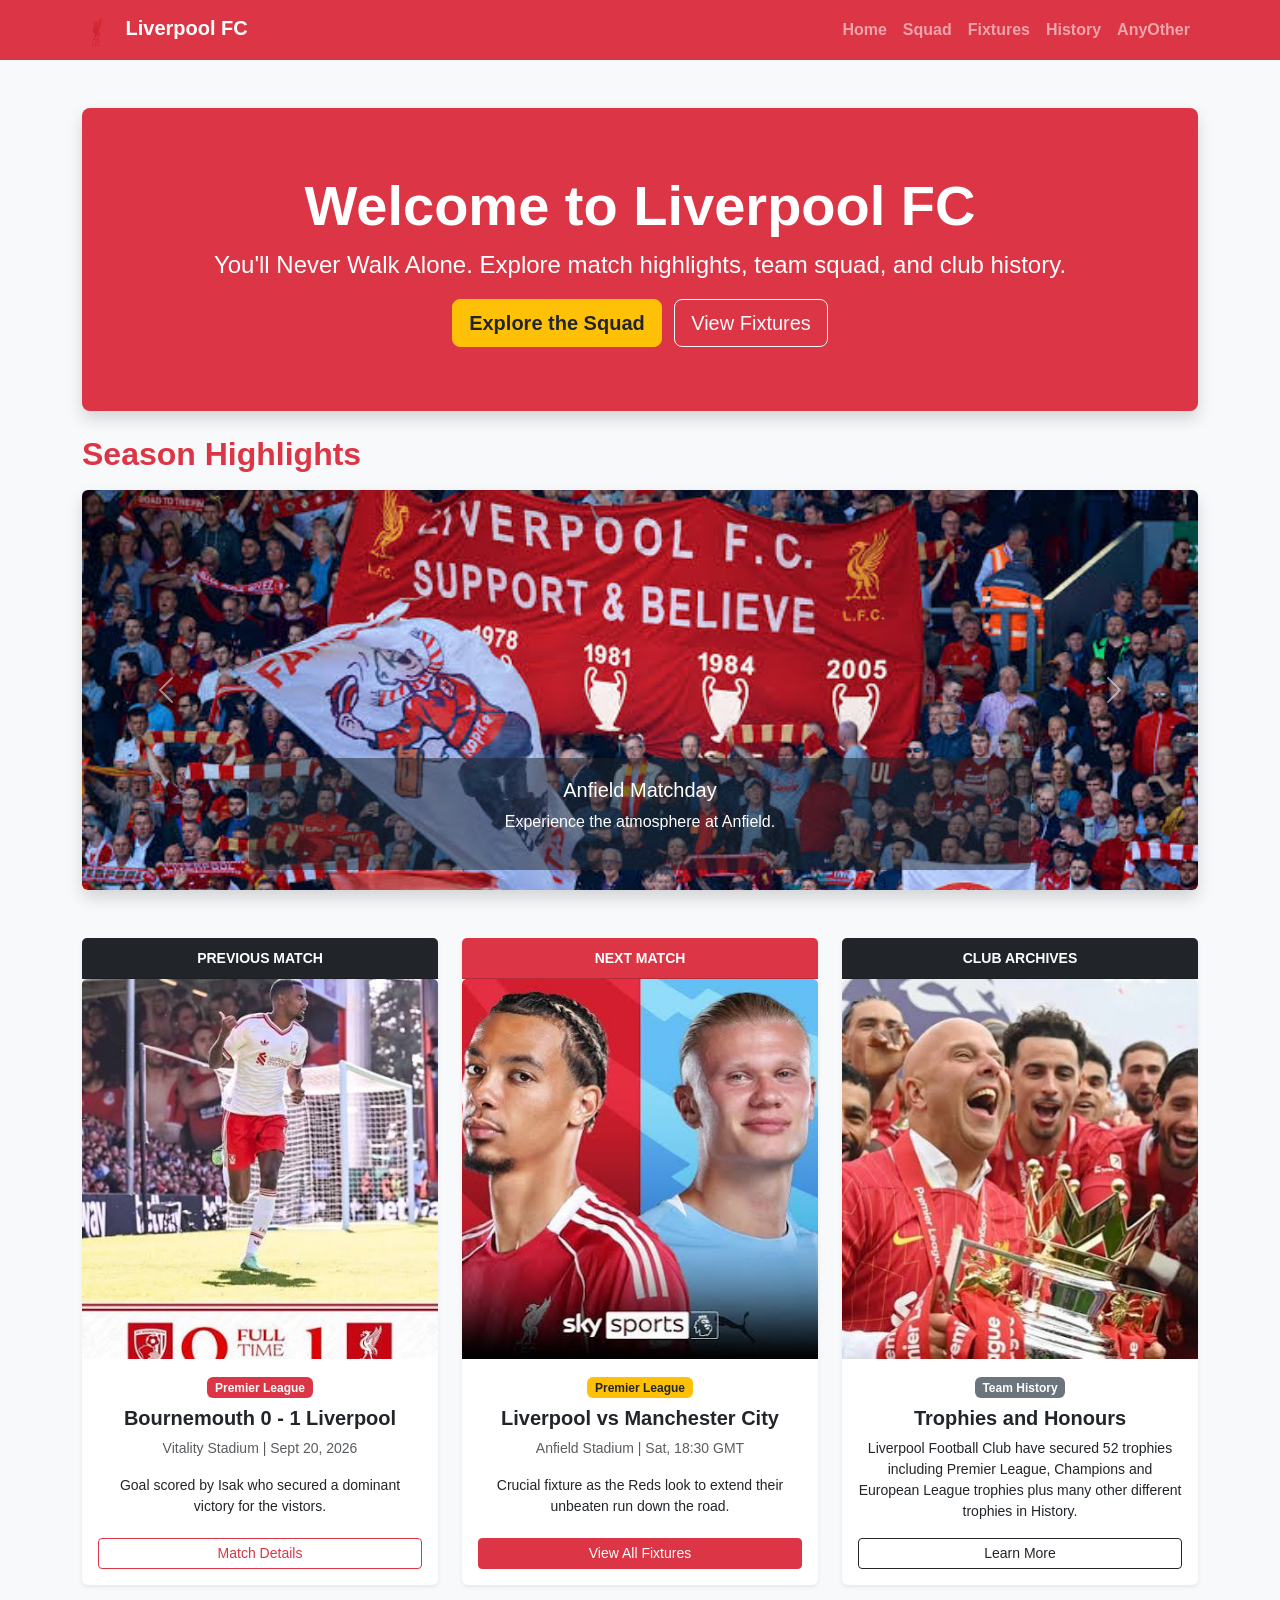
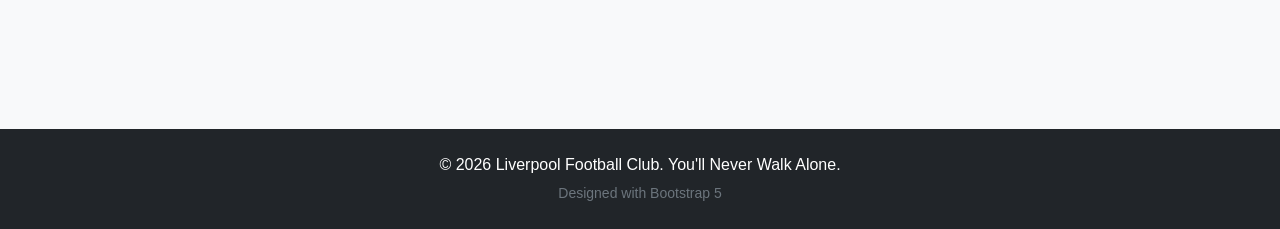
==== index.html @ 14ed5a1f "Build Home and Squad Page layout cards" ====
<!DOCTYPE html>
<html lang="en">
<head>
    <meta charset="UTF-8">
    <meta name="viewport" content="width=device-width, initial-scale=1.0">
    <title>Liverpool FC | Welcome To Liverpool FC</title>
    <!-- Bootstrap 5 CSS CDN -->
    <link href="https://cdn.jsdelivr.net/npm/bootstrap@5.3.3/dist/css/bootstrap.min.css" rel="stylesheet">
    <!-- Custom CSS -->
    <link rel="stylesheet" href="css/custom.css">
</head>
<body class="bg-light">

    <!-- Shared Navigation Bar -->
    <nav class="navbar navbar-expand-lg navbar-dark bg-danger sticky-top">
        <div class="container">
            <a class="navbar-brand fw-bold" href="index.html">
                <img src="images/Logo.png" alt="LFC Logo" width="30" height="30" class="d-inline-block align-text-top me-2">
                Liverpool FC
            </a>
            <button class="navbar-toggler" type="button" data-bs-toggle="collapse" data-bs-target="#navbarNav">
                <span class="navbar-toggler-icon"></span>
            </button>
            <div class="collapse navbar-collapse" id="navbarNav">
                <ul class="navbar-nav ms-auto fw-semibold">
                    <li class="nav-item"><a class="nav-link" href="index.html">Home</a></li>
                    <li class="nav-item"><a class="nav-link" href="squad.html">Squad</a></li>
                    <li class="nav-item"><a class="nav-link" href="fixtures.html">Fixtures</a></li>
                    <li class="nav-item"><a class="nav-link" href="history.html">History</a></li>
                    <li class="nav-item"><a class="nav-link" href="anyother.html">AnyOther</a></li>
                </ul>
            </div>
        </div>
    </nav>

    <!-- PAGE-SPECIFIC CONTENT GOES HERE -->
    <main class="container py-5">
        <!-- Each member works inside here -->
         <div class="p-5 mb-4 bg-danger text-white rounded-3 shadow">
    <div class="container-fluid py-3 text-center">
        <h1 class="display-4 fw-bold">Welcome to Liverpool FC</h1>
        <p class="fs-4">You'll Never Walk Alone. Explore match highlights, team squad, and club history.</p>
        <a href="squad.html" class="btn btn-warning btn-lg fw-bold text-dark me-2">Explore the Squad</a>
        <a href="fixtures.html" class="btn btn-outline-light btn-lg">View Fixtures</a>
    </div>
</div>

<h2 class="text-danger fw-bold mb-3">Season Highlights</h2>
<div id="lfcCarousel" class="carousel slide mb-5 shadow rounded overflow-hidden" data-bs-ride="carousel">
    <div class="carousel-inner">
        <div class="carousel-item active">
            <img src="images/banner.jpg" class="d-block w-100" alt="Match Action" style="max-height: 400px; object-fit: cover;">
            <div class="carousel-caption d-none d-md-block bg-dark bg-opacity-50 rounded">
                <h5>Anfield Matchday</h5>
                <p>Experience the atmosphere at Anfield.</p>
            </div>
        </div>
    </div>
    <button class="carousel-control-prev" type="button" data-bs-target="#lfcCarousel" data-bs-slide="prev">
        <span class="carousel-control-prev-icon"></span>
    </button>
    <button class="carousel-control-next" type="button" data-bs-target="#lfcCarousel" data-bs-slide="next">
        <span class="carousel-control-next-icon"></span>
    </button>
</div>

<!-- MATCHDAY & NEWS HIGHLIGHTS SECTION -->
<div class="row g-4 mb-5">
    
    <!-- 1. PREVIOUS MATCH RESULT -->
    <div class="col-12 col-md-4">
        <div class="card h-100 shadow-sm border-0">
            <div class="card-header bg-dark text-white fw-bold text-center">
                <small class="text-uppercase tracking-wider">Previous Match</small>
            </div>
            <!-- MATCH PHOTO -->
            <img src="images/Isak.jpg" class="card-img-top" alt="Previous Match Action" style="height: 380px; object-fit: cover;">
            <div class="card-body text-center d-flex flex-column justify-content-between">
                <div>
                    <span class="badge bg-danger mb-2">Premier League</span>
                    <h5 class="card-title fw-bold">Bournemouth 0 - 1 Liverpool</h5>
                    <p class="card-text text-muted small">Vitality Stadium | Sept 20, 2026</p>
                    <p class="card-text small">Goal scored by Isak who secured a dominant victory for the vistors.</p>
                </div>
                <a href="fixtures.html" class="btn btn-sm btn-outline-danger mt-3">Match Details</a>
            </div>
        </div>
    </div>

    <!-- 2. UPCOMING MATCH -->
    <div class="col-12 col-md-4">
        <div class="card h-100 shadow-sm border-0">
            <div class="card-header bg-danger text-white fw-bold text-center">
                <small class="text-uppercase">Next Match</small>
            </div>
            <!-- STADIUM / MATCHDAY PHOTO -->
            <img src="images/nextmatch.jpg" class="card-img-top" alt="Emirates Stadium" style="height: 380px; object-fit: cover;">
            <div class="card-body text-center d-flex flex-column justify-content-between">
                <div>
                    <span class="badge bg-warning text-dark mb-2">Premier League</span>
                    <h5 class="card-title fw-bold">Liverpool vs Manchester City</h5>
                    <p class="card-text text-muted small">Anfield Stadium | Sat, 18:30 GMT</p>
                    <p class="card-text small">Crucial fixture as the Reds look to extend their unbeaten run down the road.</p>
                </div>
                <a href="fixtures.html" class="btn btn-sm btn-danger mt-3">View All Fixtures</a>
            </div>
        </div>
    </div>

    <!-- 3. CLUB NEWS / SPOTLIGHT -->
    <div class="col-12 col-md-4">
        <div class="card h-100 shadow-sm border-0">
            <div class="card-header bg-dark text-white fw-bold text-center">
                <small class="text-uppercase">Club Archives</small>
            </div>
            <!-- PRESS CONFERENCE / TRAINING PHOTO -->
            <img src="images/trophy collection.jpg" class="card-img-top" alt="trophy" style="height: 380px; object-fit: cover;">
            <div class="card-body text-center d-flex flex-column justify-content-between">
                <div>
                    <span class="badge bg-secondary mb-2">Team History</span>
                    <h5 class="card-title fw-bold">Trophies and Honours</h5>
                    <p class="card-text small">Liverpool Football Club have secured 52 trophies including Premier League, Champions and European League trophies plus many other different trophies in History.</p>
                </div>
                <a href="history.html" class="btn btn-sm btn-outline-dark mt-3">Learn More</a>
            </div>
        </div>
    </div>

</div>

</main>

    <!-- Shared Footer -->
    <footer class="bg-dark text-white text-center py-4 mt-5">
        <div class="container">
            <p class="mb-1">&copy; 2026 Liverpool Football Club.  You'll Never Walk Alone.</p>
            <small class="text-secondary">Designed with Bootstrap 5</small>
        </div>
    </footer>

    <!-- Bootstrap 5 JS Bundle -->
    <script src="https://cdn.jsdelivr.net/npm/bootstrap@5.3.3/dist/js/bootstrap.bundle.min.js"></script>
</body>
</html>
---- css/custom.css ----
body {
    font-family: "Segoe UI", Tahoma, Geneva, Verdana, sans-serif;
}

.hero-panel,
.panel-card,
.history-card,
.honour-card,
.stat-card,
.fixture-card {
    background: #ffffff;
    border: 1px solid rgba(13, 36, 68, 0.08);
    border-radius: 18px;
    box-shadow: 0 12px 32px rgba(15, 23, 42, 0.06);
}

.hero-panel {
    padding: 2rem;
    background: linear-gradient(135deg, rgba(220, 53, 69, 0.08), rgba(13, 36, 68, 0.03));
}

.season-badge {
    display: inline-block;
    background: #dc3545;
    color: white;
    border-radius: 999px;
    padding: 0.45rem 0.9rem;
    font-size: 0.75rem;
    font-weight: 700;
    text-transform: uppercase;
    letter-spacing: 0.08em;
    margin-bottom: 1rem;
}

.summary-box {
    background: #0d1b2a;
    color: white;
    border-radius: 18px;
    padding: 1.5rem 1.2rem;
    display: inline-flex;
    flex-direction: column;
    align-items: flex-start;
    min-width: 220px;
    text-align: left;
}

.summary-league {
    font-size: 1.35rem;
    font-weight: 800;
    letter-spacing: 0.02em;
    color: #ffffff;
    line-height: 1.2;
}

.summary-competitions {
    display: flex;
    flex-wrap: wrap;
    gap: 0.5rem;
    margin-top: 0.9rem;
}

.summary-competitions span {
    display: inline-block;
    background: rgba(255, 255, 255, 0.08);
    border: 1px solid rgba(255, 255, 255, 0.12);
    color: #f8f9fa;
    border-radius: 999px;
    padding: 0.35rem 0.7rem;
    font-size: 0.72rem;
    font-weight: 600;
    letter-spacing: 0.02em;
    white-space: nowrap;
}

.stat-card {
    padding: 1.5rem 1rem;
    text-align: center;
}

.stat-label {
    display: block;
    color: #6c757d;
    font-size: 0.72rem;
    text-transform: uppercase;
    letter-spacing: 0.08em;
    margin-bottom: 0.75rem;
}

.stat-card h3 {
    margin: 0;
    color: #bd0d1d;
    font-weight: 800;
}

.fixture-list {
    display: grid;
    gap: 1rem;
}

.fixture-card {
    display: flex;
    align-items: center;
    justify-content: space-between;
    gap: 1rem;
    padding: 1.1rem 1.2rem;
}

.fixture-date {
    min-width: 78px;
    background: #f8f9fa;
    border-radius: 12px;
    text-align: center;
    font-weight: 700;
    color: #0d1b2a;
    padding: 0.8rem 0.5rem;
}

.fixture-content {
    flex: 1;
}

.fixture-content h4 {
    font-size: 1.15rem;
    margin: 0.2rem 0;
}

.fixture-content p {
    margin: 0;
    color: #6c757d;
}

.competition {
    display: inline-block;
    font-size: 0.7rem;
    color: #dc3545;
    font-weight: 700;
    letter-spacing: 0.08em;
    text-transform: uppercase;
}

.fixture-tag {
    border-radius: 999px;
    padding: 0.45rem 0.8rem;
    font-size: 0.72rem;
    font-weight: 700;
    text-transform: uppercase;
}

.fixture-tag.home {
    background: rgba(220, 53, 69, 0.12);
    color: #b30f20;
}

.fixture-tag.away {
    background: rgba(13, 36, 68, 0.08);
    color: #0d1b2a;
}

.panel-card {
    padding: 1.5rem;
    height: 100%;
}

.rivalry-list li {
    padding: 0.75rem 0;
    border-bottom: 1px solid rgba(13, 36, 68, 0.08);
}

.rivalry-list li:last-child {
    border-bottom: none;
    padding-bottom: 0;
}

.history-hero {
    padding: 2rem;
    background: linear-gradient(135deg, rgba(13, 36, 68, 0.03), rgba(220, 53, 69, 0.08));
    border-radius: 18px;
}

.history-card,
.honour-card {
    padding: 1.5rem;
    height: 100%;
}

.history-year,
.timeline-year {
    color: #dc3545;
    font-weight: 800;
    letter-spacing: 0.04em;
    text-transform: uppercase;
}

.timeline {
    display: grid;
    gap: 1.25rem;
}

.timeline-item {
    display: flex;
    gap: 1.2rem;
    background: white;
    border: 1px solid rgba(13, 36, 68, 0.08);
    border-radius: 16px;
    padding: 1.2rem;
}

.timeline-item .timeline-year {
    min-width: 100px;
    padding-top: 0.2rem;
}

.honour-card {
    text-align: center;
    background: linear-gradient(180deg, #ffffff, #f8f9fa);
}

.honour-card h3 {
    font-size: 2.2rem;
    color: #b50d1f;
    font-weight: 900;
    margin-bottom: 0.5rem;
}

.honour-card p {
    margin: 0;
    color: #6c757d;
}

@media (max-width: 767px) {
    .fixture-card {
        flex-direction: column;
        align-items: flex-start;
    }

    .fixture-date {
        width: 100%;
    }

    .timeline-item {
        flex-direction: column;
    }
}
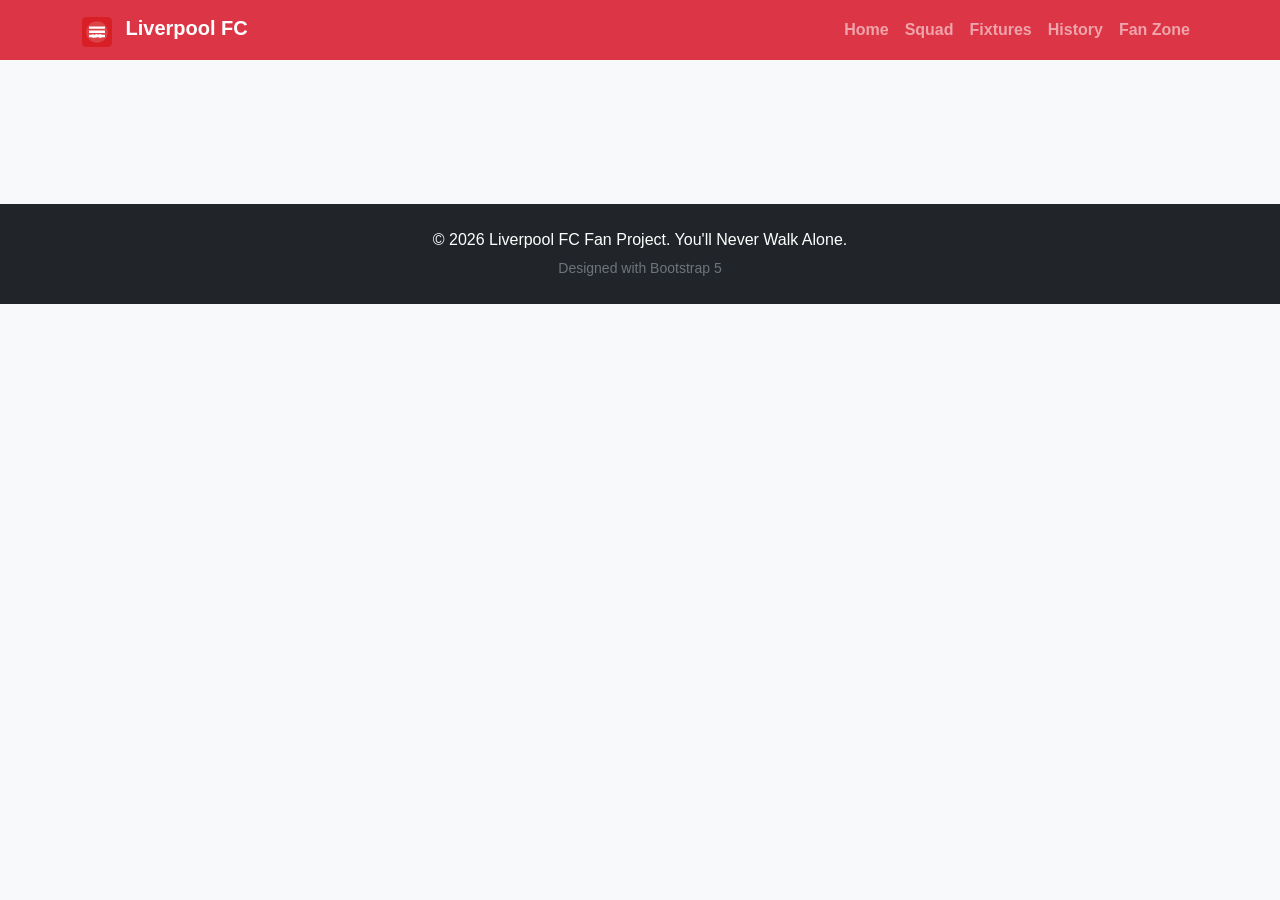
==== commit 3b44047d: "Update Fan Zone navigation links Updated the Fan Zone navigation item across the site so it links to" ====
--- a/index.html
+++ b/index.html
@@ -15,7 +15,7 @@
     <nav class="navbar navbar-expand-lg navbar-dark bg-danger sticky-top">
         <div class="container">
             <a class="navbar-brand fw-bold" href="index.html">
-                <img src="images/Logo.png" alt="LFC Logo" width="30" height="30" class="d-inline-block align-text-top me-2">
+                <img src="images/logo.svg" alt="LFC Logo" width="30" height="30" class="d-inline-block align-text-top me-2">
                 Liverpool FC
             </a>
             <button class="navbar-toggler" type="button" data-bs-toggle="collapse" data-bs-target="#navbarNav">
@@ -27,7 +27,7 @@
                     <li class="nav-item"><a class="nav-link" href="squad.html">Squad</a></li>
                     <li class="nav-item"><a class="nav-link" href="fixtures.html">Fixtures</a></li>
                     <li class="nav-item"><a class="nav-link" href="history.html">History</a></li>
-                    <li class="nav-item"><a class="nav-link" href="anyother.html">AnyOther</a></li>
+                    <li class="nav-item"><a class="nav-link" href="anyother.html">Fan Zone</a></li>
                 </ul>
             </div>
         </div>
@@ -36,104 +36,12 @@
     <!-- PAGE-SPECIFIC CONTENT GOES HERE -->
     <main class="container py-5">
         <!-- Each member works inside here -->
-         <div class="p-5 mb-4 bg-danger text-white rounded-3 shadow">
-    <div class="container-fluid py-3 text-center">
-        <h1 class="display-4 fw-bold">Welcome to Liverpool FC</h1>
-        <p class="fs-4">You'll Never Walk Alone. Explore match highlights, team squad, and club history.</p>
-        <a href="squad.html" class="btn btn-warning btn-lg fw-bold text-dark me-2">Explore the Squad</a>
-        <a href="fixtures.html" class="btn btn-outline-light btn-lg">View Fixtures</a>
-    </div>
-</div>
-
-<h2 class="text-danger fw-bold mb-3">Season Highlights</h2>
-<div id="lfcCarousel" class="carousel slide mb-5 shadow rounded overflow-hidden" data-bs-ride="carousel">
-    <div class="carousel-inner">
-        <div class="carousel-item active">
-            <img src="images/banner.jpg" class="d-block w-100" alt="Match Action" style="max-height: 400px; object-fit: cover;">
-            <div class="carousel-caption d-none d-md-block bg-dark bg-opacity-50 rounded">
-                <h5>Anfield Matchday</h5>
-                <p>Experience the atmosphere at Anfield.</p>
-            </div>
-        </div>
-    </div>
-    <button class="carousel-control-prev" type="button" data-bs-target="#lfcCarousel" data-bs-slide="prev">
-        <span class="carousel-control-prev-icon"></span>
-    </button>
-    <button class="carousel-control-next" type="button" data-bs-target="#lfcCarousel" data-bs-slide="next">
-        <span class="carousel-control-next-icon"></span>
-    </button>
-</div>
-
-<!-- MATCHDAY & NEWS HIGHLIGHTS SECTION -->
-<div class="row g-4 mb-5">
-    
-    <!-- 1. PREVIOUS MATCH RESULT -->
-    <div class="col-12 col-md-4">
-        <div class="card h-100 shadow-sm border-0">
-            <div class="card-header bg-dark text-white fw-bold text-center">
-                <small class="text-uppercase tracking-wider">Previous Match</small>
-            </div>
-            <!-- MATCH PHOTO -->
-            <img src="images/Isak.jpg" class="card-img-top" alt="Previous Match Action" style="height: 380px; object-fit: cover;">
-            <div class="card-body text-center d-flex flex-column justify-content-between">
-                <div>
-                    <span class="badge bg-danger mb-2">Premier League</span>
-                    <h5 class="card-title fw-bold">Bournemouth 0 - 1 Liverpool</h5>
-                    <p class="card-text text-muted small">Vitality Stadium | Sept 20, 2026</p>
-                    <p class="card-text small">Goal scored by Isak who secured a dominant victory for the vistors.</p>
-                </div>
-                <a href="fixtures.html" class="btn btn-sm btn-outline-danger mt-3">Match Details</a>
-            </div>
-        </div>
-    </div>
-
-    <!-- 2. UPCOMING MATCH -->
-    <div class="col-12 col-md-4">
-        <div class="card h-100 shadow-sm border-0">
-            <div class="card-header bg-danger text-white fw-bold text-center">
-                <small class="text-uppercase">Next Match</small>
-            </div>
-            <!-- STADIUM / MATCHDAY PHOTO -->
-            <img src="images/nextmatch.jpg" class="card-img-top" alt="Emirates Stadium" style="height: 380px; object-fit: cover;">
-            <div class="card-body text-center d-flex flex-column justify-content-between">
-                <div>
-                    <span class="badge bg-warning text-dark mb-2">Premier League</span>
-                    <h5 class="card-title fw-bold">Liverpool vs Manchester City</h5>
-                    <p class="card-text text-muted small">Anfield Stadium | Sat, 18:30 GMT</p>
-                    <p class="card-text small">Crucial fixture as the Reds look to extend their unbeaten run down the road.</p>
-                </div>
-                <a href="fixtures.html" class="btn btn-sm btn-danger mt-3">View All Fixtures</a>
-            </div>
-        </div>
-    </div>
-
-    <!-- 3. CLUB NEWS / SPOTLIGHT -->
-    <div class="col-12 col-md-4">
-        <div class="card h-100 shadow-sm border-0">
-            <div class="card-header bg-dark text-white fw-bold text-center">
-                <small class="text-uppercase">Club Archives</small>
-            </div>
-            <!-- PRESS CONFERENCE / TRAINING PHOTO -->
-            <img src="images/trophy collection.jpg" class="card-img-top" alt="trophy" style="height: 380px; object-fit: cover;">
-            <div class="card-body text-center d-flex flex-column justify-content-between">
-                <div>
-                    <span class="badge bg-secondary mb-2">Team History</span>
-                    <h5 class="card-title fw-bold">Trophies and Honours</h5>
-                    <p class="card-text small">Liverpool Football Club have secured 52 trophies including Premier League, Champions and European League trophies plus many other different trophies in History.</p>
-                </div>
-                <a href="history.html" class="btn btn-sm btn-outline-dark mt-3">Learn More</a>
-            </div>
-        </div>
-    </div>
-
-</div>
-
-</main>
+    </main>
 
     <!-- Shared Footer -->
     <footer class="bg-dark text-white text-center py-4 mt-5">
         <div class="container">
-            <p class="mb-1">&copy; 2026 Liverpool Football Club.  You'll Never Walk Alone.</p>
+            <p class="mb-1">&copy; 2026 Liverpool FC Fan Project. You'll Never Walk Alone.</p>
             <small class="text-secondary">Designed with Bootstrap 5</small>
         </div>
     </footer>
--- a/css/custom.css
+++ b/css/custom.css
@@ -17,6 +17,52 @@
 .hero-panel {
     padding: 2rem;
     background: linear-gradient(135deg, rgba(220, 53, 69, 0.08), rgba(13, 36, 68, 0.03));
+}
+
+.image-banner {
+    position: relative;
+    isolation: isolate;
+    overflow: hidden;
+    aspect-ratio: 3.2 / 1;
+    min-height: 220px;
+    max-height: 390px;
+    border-radius: 14px;
+    background: #171717;
+}
+
+.image-banner::after {
+    position: absolute;
+    z-index: 1;
+    background: linear-gradient(90deg, rgba(12, 16, 20, 0.72), transparent 75%);
+    content: "";
+    inset: 0;
+    pointer-events: none;
+}
+
+.image-banner-slide {
+    position: absolute;
+    width: 100%;
+    height: 100%;
+    object-fit: cover;
+    object-position: center 38%;
+    opacity: 0;
+    transition: opacity 900ms ease;
+    inset: 0;
+}
+
+.image-banner-slide.is-active {
+    opacity: 1;
+}
+
+.image-banner-caption {
+    position: absolute;
+    z-index: 2;
+    left: clamp(1.25rem, 5vw, 3.5rem);
+    bottom: clamp(1.25rem, 4vw, 2.5rem);
+    color: #ffffff;
+    font-size: clamp(1.5rem, 3vw, 2.5rem);
+    font-weight: 800;
+    text-shadow: 0 2px 12px rgba(0, 0, 0, 0.3);
 }
 
 .season-badge {
@@ -77,6 +123,26 @@
     text-align: center;
 }
 
+.stat-card--league {
+    background: #fff0f1;
+    border-color: #f3c8cc;
+}
+
+.stat-card--europe {
+    background: #fff7df;
+    border-color: #f0dfa9;
+}
+
+.stat-card--cups {
+    background: #ffe8e5;
+    border-color: #f2c2bb;
+}
+
+.stat-card--anfield {
+    background: #fff3e8;
+    border-color: #efd0b5;
+}
+
 .stat-label {
     display: block;
     color: #6c757d;
@@ -95,6 +161,38 @@
 .fixture-list {
     display: grid;
     gap: 1rem;
+}
+
+.league-table-wrap {
+    border: 1px solid rgba(13, 36, 68, 0.1);
+    border-radius: 12px;
+    background: #ffffff;
+}
+
+.league-table {
+    min-width: 620px;
+    vertical-align: middle;
+    font-size: 0.9rem;
+}
+
+.league-table thead th {
+    padding: 0.85rem 1rem;
+    background: #f8f1ef;
+    color: #6c3037;
+    font-size: 0.72rem;
+    text-transform: uppercase;
+    white-space: nowrap;
+}
+
+.league-table tbody td {
+    padding: 0.75rem 1rem;
+    white-space: nowrap;
+}
+
+.league-table .league-table-liverpool td {
+    background: #fff0f1;
+    color: #8f1020;
+    font-weight: 700;
 }
 
 .fixture-card {
@@ -228,6 +326,11 @@
 }
 
 @media (max-width: 767px) {
+    .image-banner {
+        aspect-ratio: 1.5 / 1;
+        min-height: 220px;
+    }
+
     .fixture-card {
         flex-direction: column;
         align-items: flex-start;
@@ -241,3 +344,9 @@
         flex-direction: column;
     }
 }
+
+@media (prefers-reduced-motion: reduce) {
+    .image-banner-slide {
+        transition: none;
+    }
+}
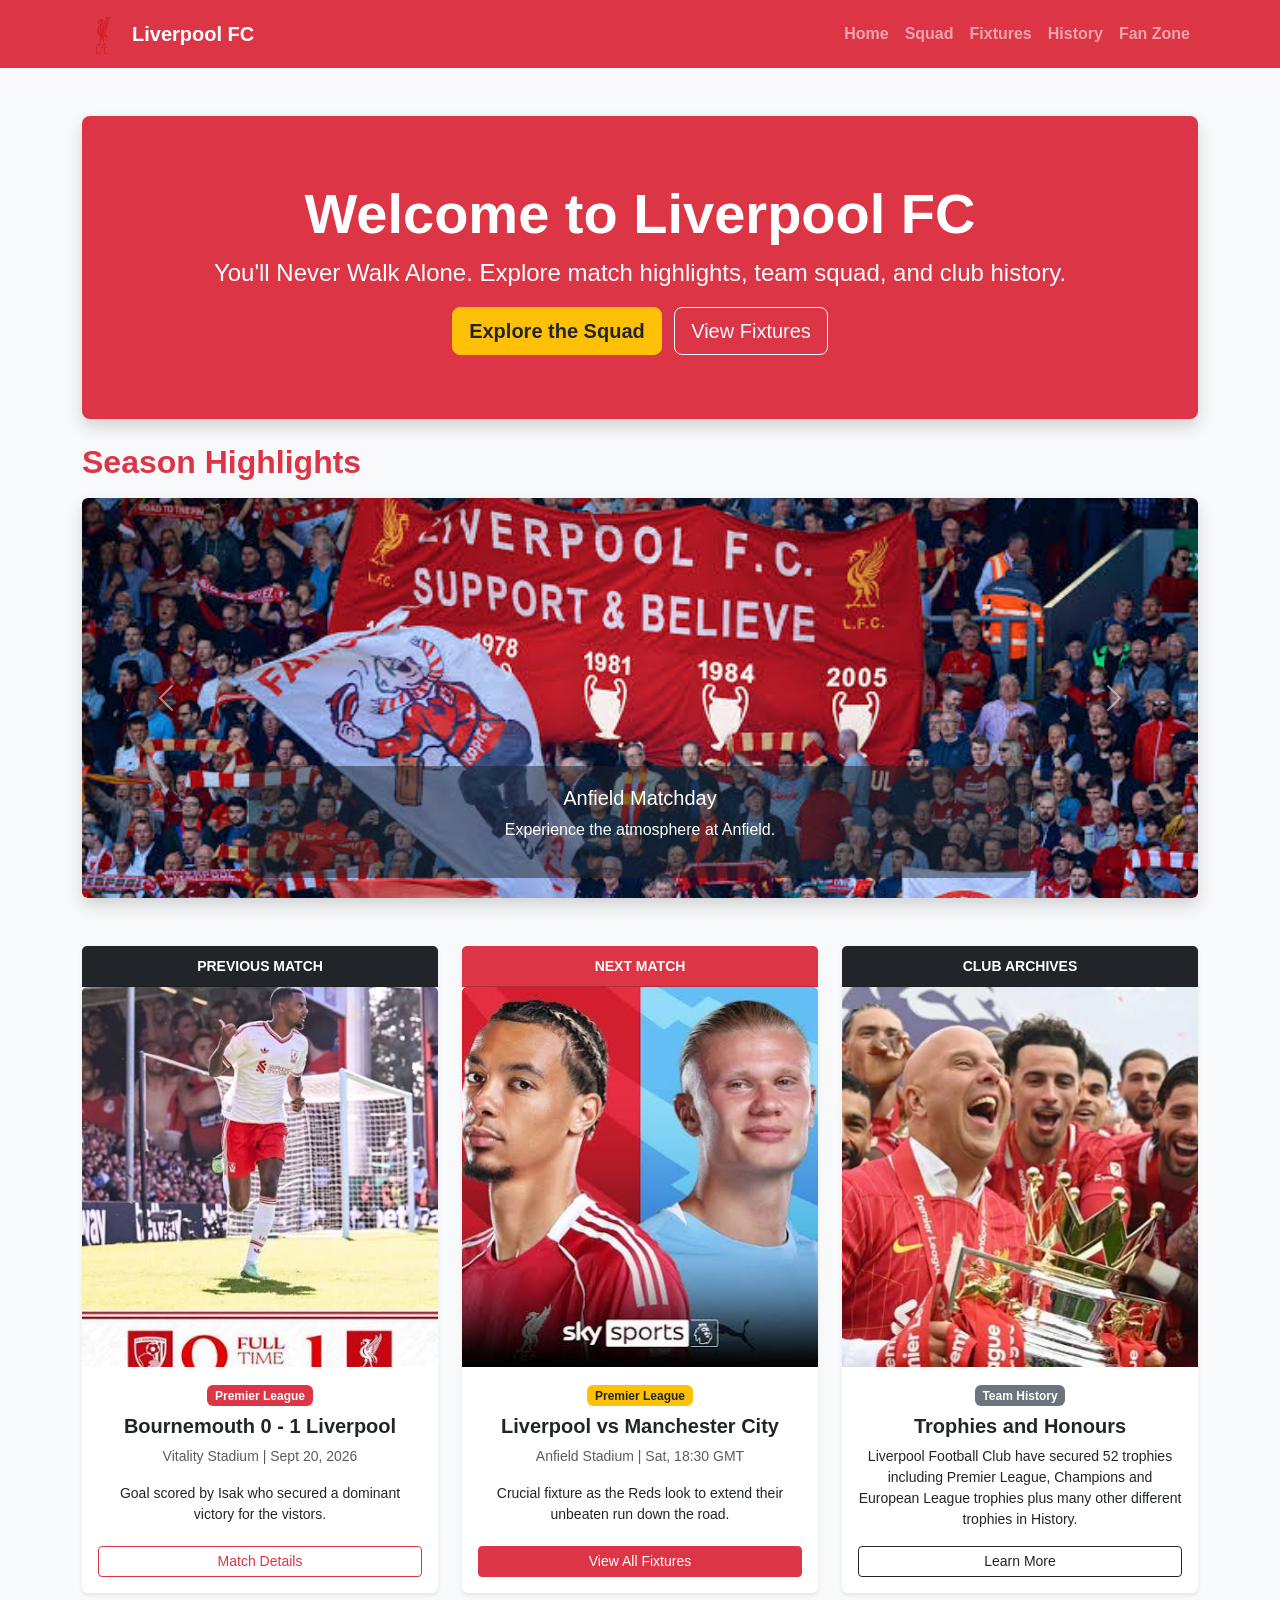
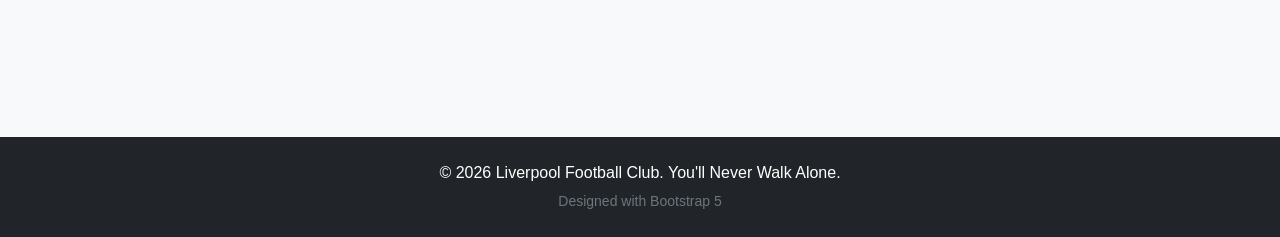
==== commit 381b3ebf: "Merge branch 'feature-home-squad-pages'" ====
--- a/index.html
+++ b/index.html
@@ -15,7 +15,7 @@
     <nav class="navbar navbar-expand-lg navbar-dark bg-danger sticky-top">
         <div class="container">
             <a class="navbar-brand fw-bold" href="index.html">
-                <img src="images/logo.svg" alt="LFC Logo" width="30" height="30" class="d-inline-block align-text-top me-2">
+                <img src="images/Logo.png" alt="LFC Logo" width="30" height="30" class="d-inline-block align-text-top me-2">
                 Liverpool FC
             </a>
             <button class="navbar-toggler" type="button" data-bs-toggle="collapse" data-bs-target="#navbarNav">
@@ -36,12 +36,104 @@
     <!-- PAGE-SPECIFIC CONTENT GOES HERE -->
     <main class="container py-5">
         <!-- Each member works inside here -->
-    </main>
+         <div class="p-5 mb-4 bg-danger text-white rounded-3 shadow">
+    <div class="container-fluid py-3 text-center">
+        <h1 class="display-4 fw-bold">Welcome to Liverpool FC</h1>
+        <p class="fs-4">You'll Never Walk Alone. Explore match highlights, team squad, and club history.</p>
+        <a href="squad.html" class="btn btn-warning btn-lg fw-bold text-dark me-2">Explore the Squad</a>
+        <a href="fixtures.html" class="btn btn-outline-light btn-lg">View Fixtures</a>
+    </div>
+</div>
+
+<h2 class="text-danger fw-bold mb-3">Season Highlights</h2>
+<div id="lfcCarousel" class="carousel slide mb-5 shadow rounded overflow-hidden" data-bs-ride="carousel">
+    <div class="carousel-inner">
+        <div class="carousel-item active">
+            <img src="images/banner.jpg" class="d-block w-100" alt="Match Action" style="max-height: 400px; object-fit: cover;">
+            <div class="carousel-caption d-none d-md-block bg-dark bg-opacity-50 rounded">
+                <h5>Anfield Matchday</h5>
+                <p>Experience the atmosphere at Anfield.</p>
+            </div>
+        </div>
+    </div>
+    <button class="carousel-control-prev" type="button" data-bs-target="#lfcCarousel" data-bs-slide="prev">
+        <span class="carousel-control-prev-icon"></span>
+    </button>
+    <button class="carousel-control-next" type="button" data-bs-target="#lfcCarousel" data-bs-slide="next">
+        <span class="carousel-control-next-icon"></span>
+    </button>
+</div>
+
+<!-- MATCHDAY & NEWS HIGHLIGHTS SECTION -->
+<div class="row g-4 mb-5">
+    
+    <!-- 1. PREVIOUS MATCH RESULT -->
+    <div class="col-12 col-md-4">
+        <div class="card h-100 shadow-sm border-0">
+            <div class="card-header bg-dark text-white fw-bold text-center">
+                <small class="text-uppercase tracking-wider">Previous Match</small>
+            </div>
+            <!-- MATCH PHOTO -->
+            <img src="images/Isak.jpg" class="card-img-top" alt="Previous Match Action" style="height: 380px; object-fit: cover;">
+            <div class="card-body text-center d-flex flex-column justify-content-between">
+                <div>
+                    <span class="badge bg-danger mb-2">Premier League</span>
+                    <h5 class="card-title fw-bold">Bournemouth 0 - 1 Liverpool</h5>
+                    <p class="card-text text-muted small">Vitality Stadium | Sept 20, 2026</p>
+                    <p class="card-text small">Goal scored by Isak who secured a dominant victory for the vistors.</p>
+                </div>
+                <a href="fixtures.html" class="btn btn-sm btn-outline-danger mt-3">Match Details</a>
+            </div>
+        </div>
+    </div>
+
+    <!-- 2. UPCOMING MATCH -->
+    <div class="col-12 col-md-4">
+        <div class="card h-100 shadow-sm border-0">
+            <div class="card-header bg-danger text-white fw-bold text-center">
+                <small class="text-uppercase">Next Match</small>
+            </div>
+            <!-- STADIUM / MATCHDAY PHOTO -->
+            <img src="images/nextmatch.jpg" class="card-img-top" alt="Emirates Stadium" style="height: 380px; object-fit: cover;">
+            <div class="card-body text-center d-flex flex-column justify-content-between">
+                <div>
+                    <span class="badge bg-warning text-dark mb-2">Premier League</span>
+                    <h5 class="card-title fw-bold">Liverpool vs Manchester City</h5>
+                    <p class="card-text text-muted small">Anfield Stadium | Sat, 18:30 GMT</p>
+                    <p class="card-text small">Crucial fixture as the Reds look to extend their unbeaten run down the road.</p>
+                </div>
+                <a href="fixtures.html" class="btn btn-sm btn-danger mt-3">View All Fixtures</a>
+            </div>
+        </div>
+    </div>
+
+    <!-- 3. CLUB NEWS / SPOTLIGHT -->
+    <div class="col-12 col-md-4">
+        <div class="card h-100 shadow-sm border-0">
+            <div class="card-header bg-dark text-white fw-bold text-center">
+                <small class="text-uppercase">Club Archives</small>
+            </div>
+            <!-- PRESS CONFERENCE / TRAINING PHOTO -->
+            <img src="images/trophy collection.jpg" class="card-img-top" alt="trophy" style="height: 380px; object-fit: cover;">
+            <div class="card-body text-center d-flex flex-column justify-content-between">
+                <div>
+                    <span class="badge bg-secondary mb-2">Team History</span>
+                    <h5 class="card-title fw-bold">Trophies and Honours</h5>
+                    <p class="card-text small">Liverpool Football Club have secured 52 trophies including Premier League, Champions and European League trophies plus many other different trophies in History.</p>
+                </div>
+                <a href="history.html" class="btn btn-sm btn-outline-dark mt-3">Learn More</a>
+            </div>
+        </div>
+    </div>
+
+</div>
+
+</main>
 
     <!-- Shared Footer -->
     <footer class="bg-dark text-white text-center py-4 mt-5">
         <div class="container">
-            <p class="mb-1">&copy; 2026 Liverpool FC Fan Project. You'll Never Walk Alone.</p>
+            <p class="mb-1">&copy; 2026 Liverpool Football Club.  You'll Never Walk Alone.</p>
             <small class="text-secondary">Designed with Bootstrap 5</small>
         </div>
     </footer>
--- a/css/custom.css
+++ b/css/custom.css
@@ -1,5 +1,16 @@
 body {
     font-family: "Segoe UI", Tahoma, Geneva, Verdana, sans-serif;
+}
+
+.navbar-brand {
+    display: inline-flex;
+    align-items: center;
+}
+
+.navbar-brand img {
+    width: 42px;
+    height: 42px;
+    flex: none;
 }
 
 .hero-panel,
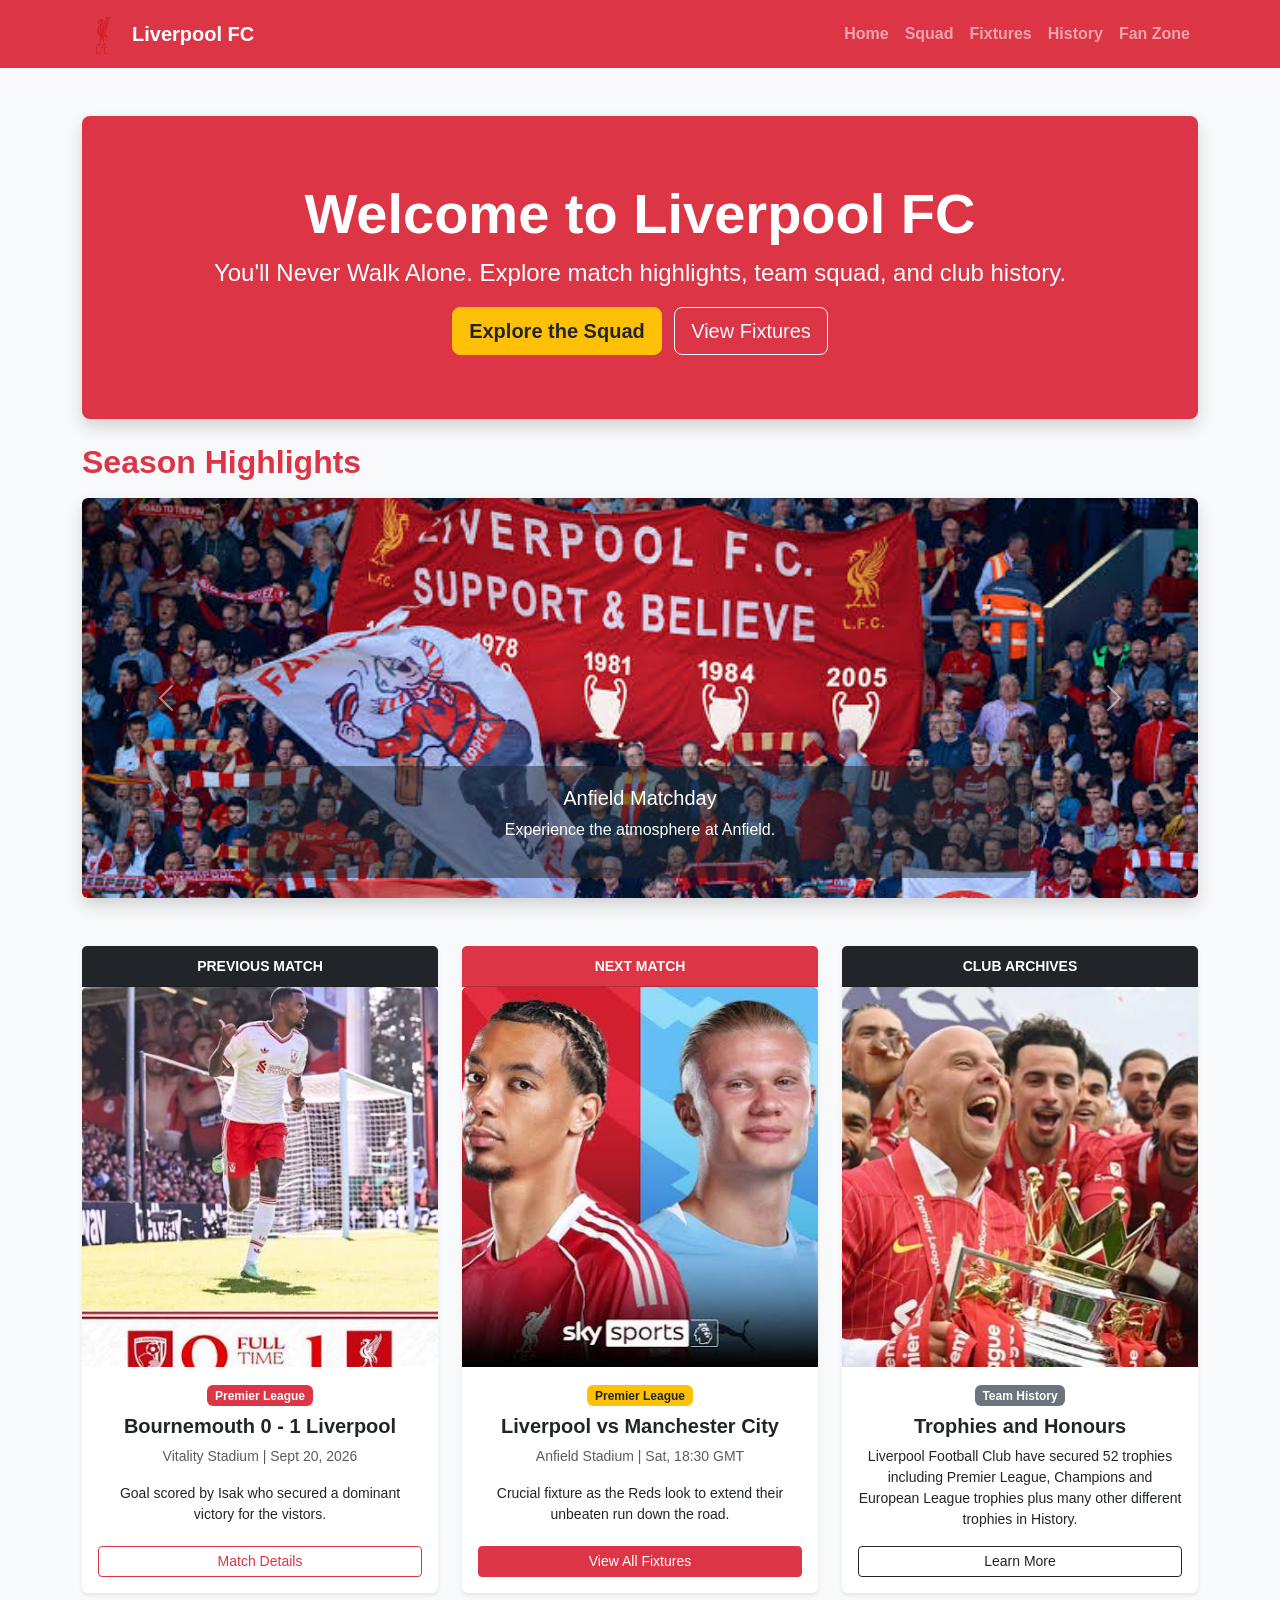
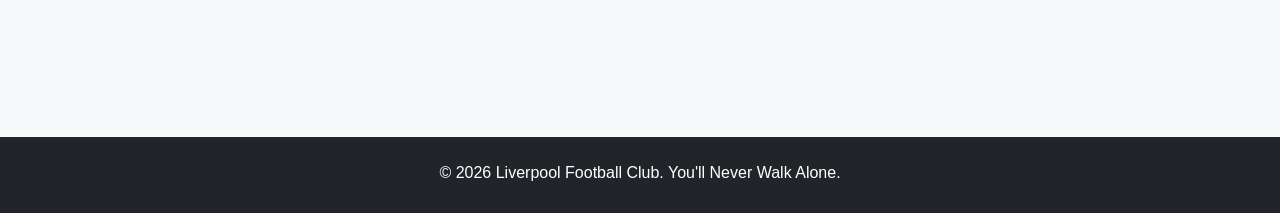
==== commit f1503768: "Update footer branding on fan pages Adjusted the footer credits across the Liverpool FC website. The" ====
--- a/index.html
+++ b/index.html
@@ -134,7 +134,7 @@
     <footer class="bg-dark text-white text-center py-4 mt-5">
         <div class="container">
             <p class="mb-1">&copy; 2026 Liverpool Football Club.  You'll Never Walk Alone.</p>
-            <small class="text-secondary">Designed with Bootstrap 5</small>
+            
         </div>
     </footer>
 
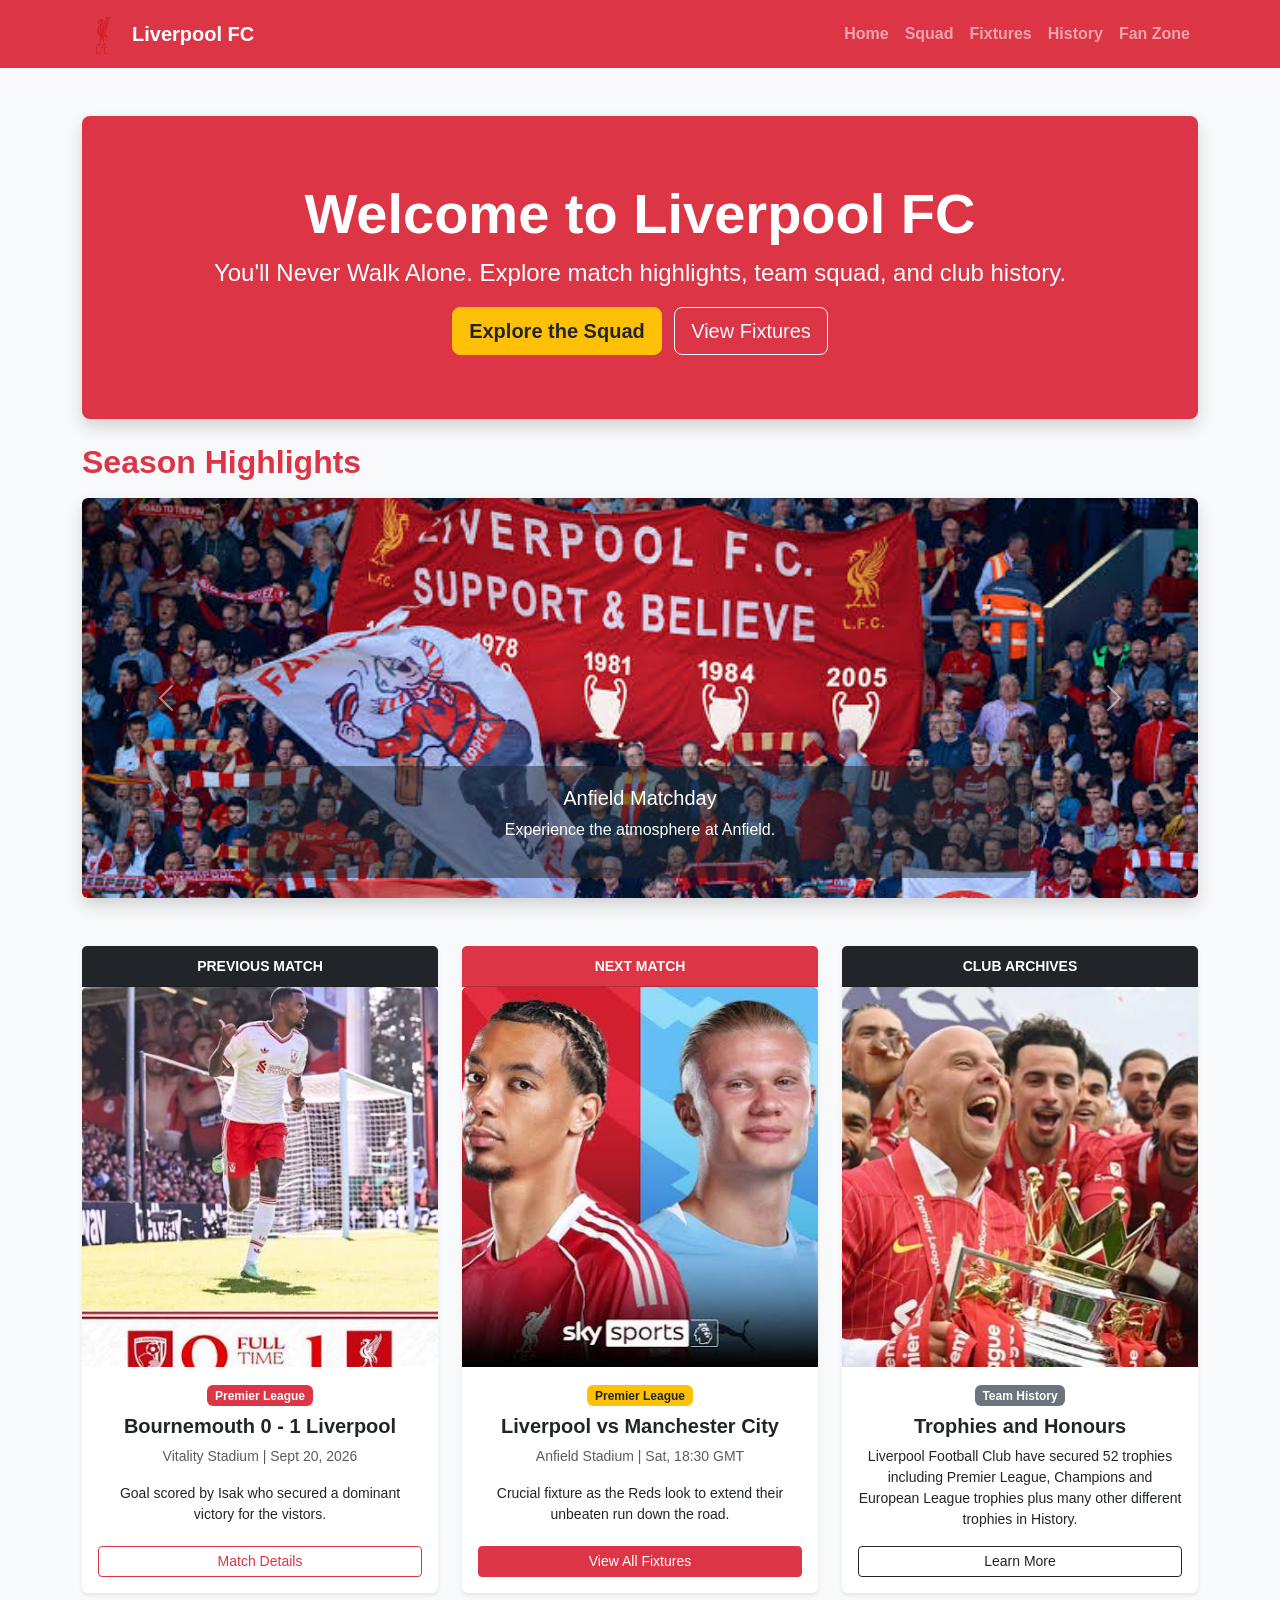
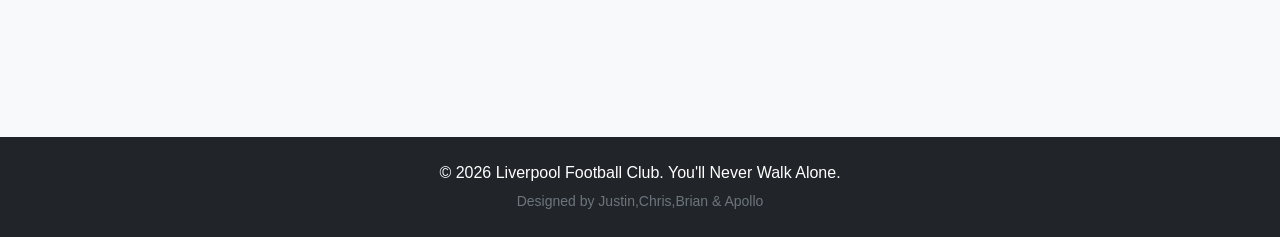
==== commit 4e1d7772: "Add designer credit in footer Updated the footer copy to include the design credit for Justin, Chris" ====
--- a/index.html
+++ b/index.html
@@ -134,7 +134,7 @@
     <footer class="bg-dark text-white text-center py-4 mt-5">
         <div class="container">
             <p class="mb-1">&copy; 2026 Liverpool Football Club.  You'll Never Walk Alone.</p>
-            
+            <small class="text-secondary">Designed by Justin,Chris,Brian & Apollo</small>
         </div>
     </footer>
 
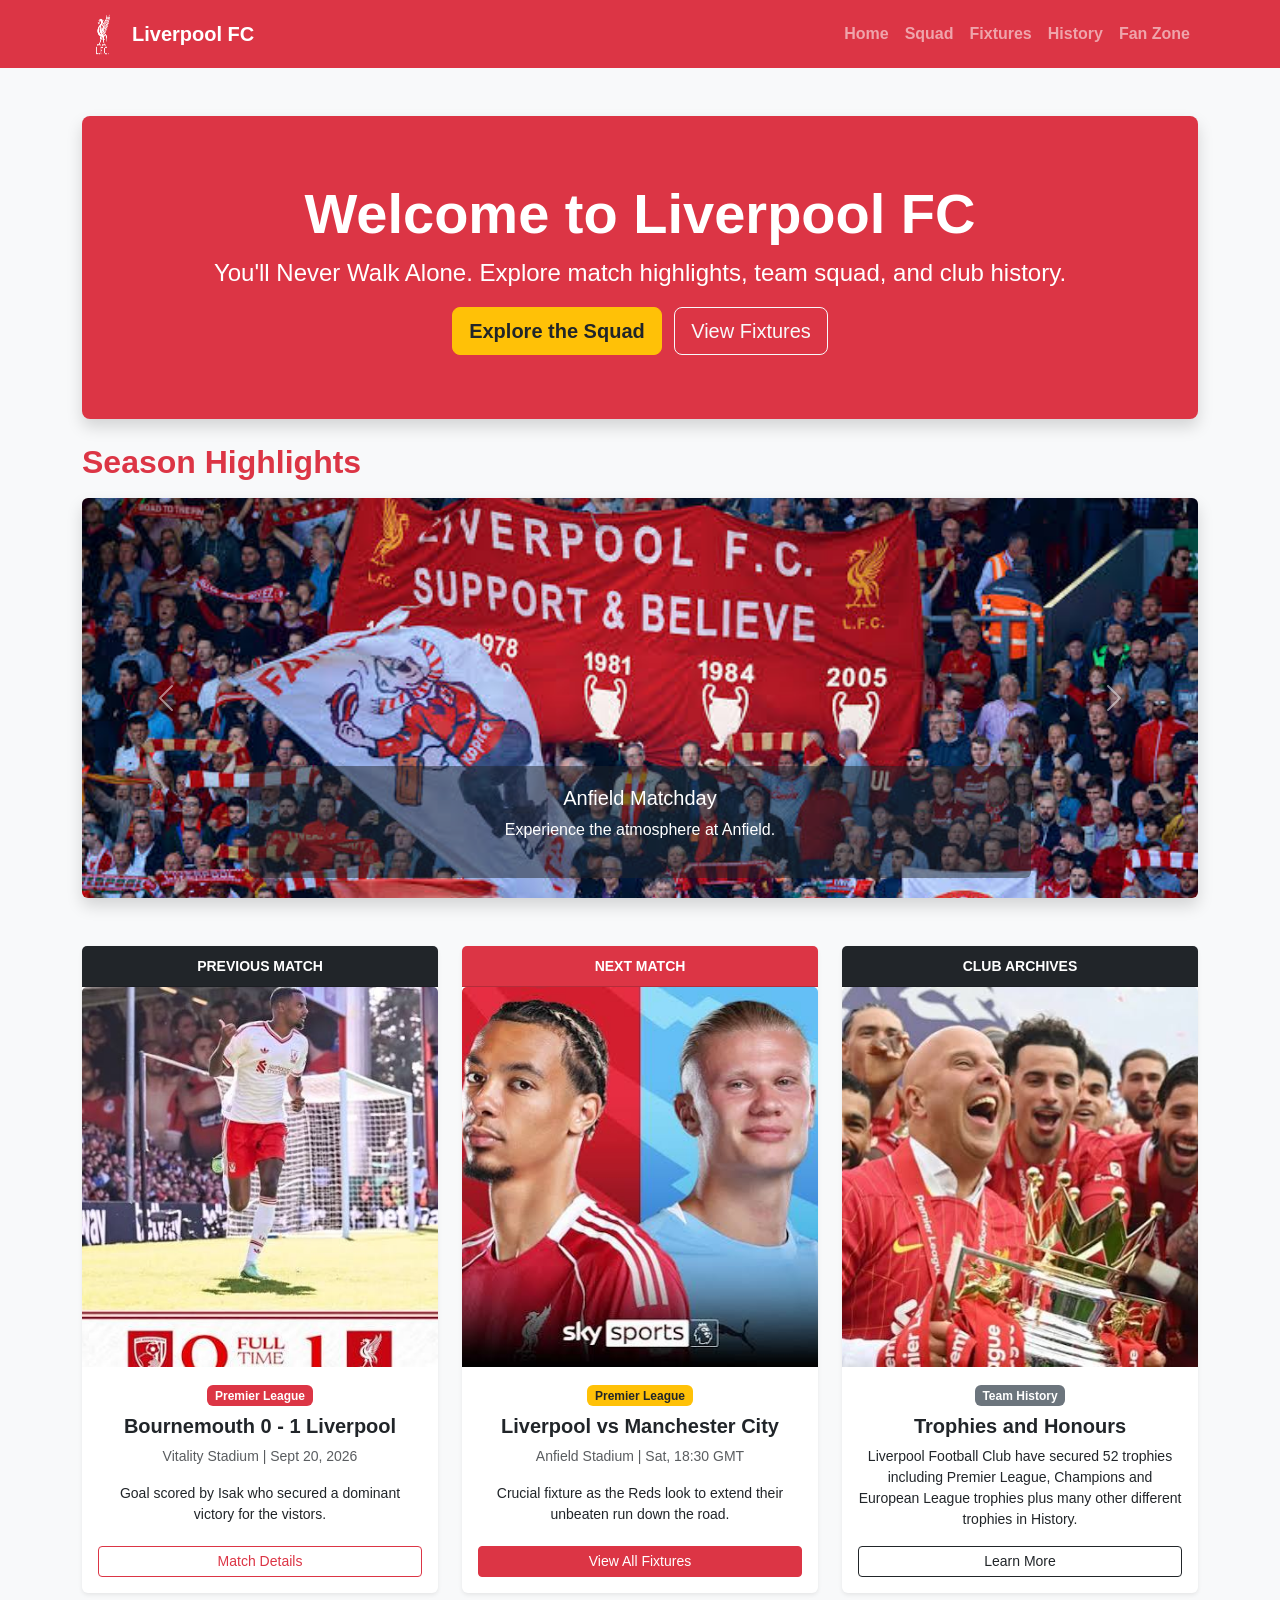
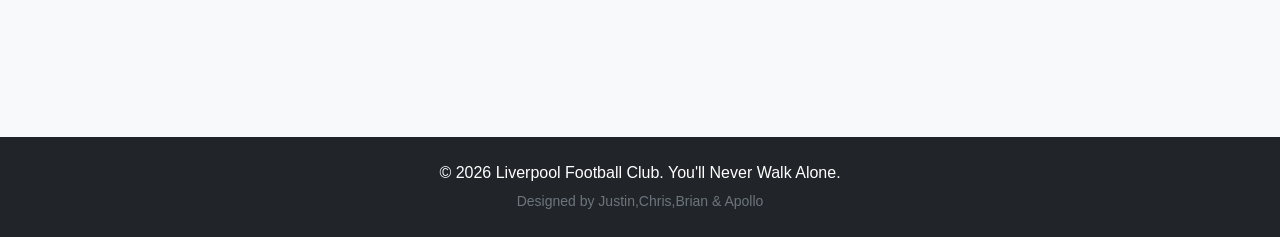
==== commit c69d1c48: "Rename Fan Zone page and update branding This commit renames the Fan Zone page from `anyother.html` " ====
--- a/index.html
+++ b/index.html
@@ -27,7 +27,7 @@
                     <li class="nav-item"><a class="nav-link" href="squad.html">Squad</a></li>
                     <li class="nav-item"><a class="nav-link" href="fixtures.html">Fixtures</a></li>
                     <li class="nav-item"><a class="nav-link" href="history.html">History</a></li>
-                    <li class="nav-item"><a class="nav-link" href="anyother.html">Fan Zone</a></li>
+                    <li class="nav-item"><a class="nav-link" href="Fanzone.html">Fan Zone</a></li>
                 </ul>
             </div>
         </div>
--- a/css/custom.css
+++ b/css/custom.css
@@ -11,6 +11,7 @@
     width: 42px;
     height: 42px;
     flex: none;
+    filter: brightness(0) invert(1);
 }
 
 .hero-panel,
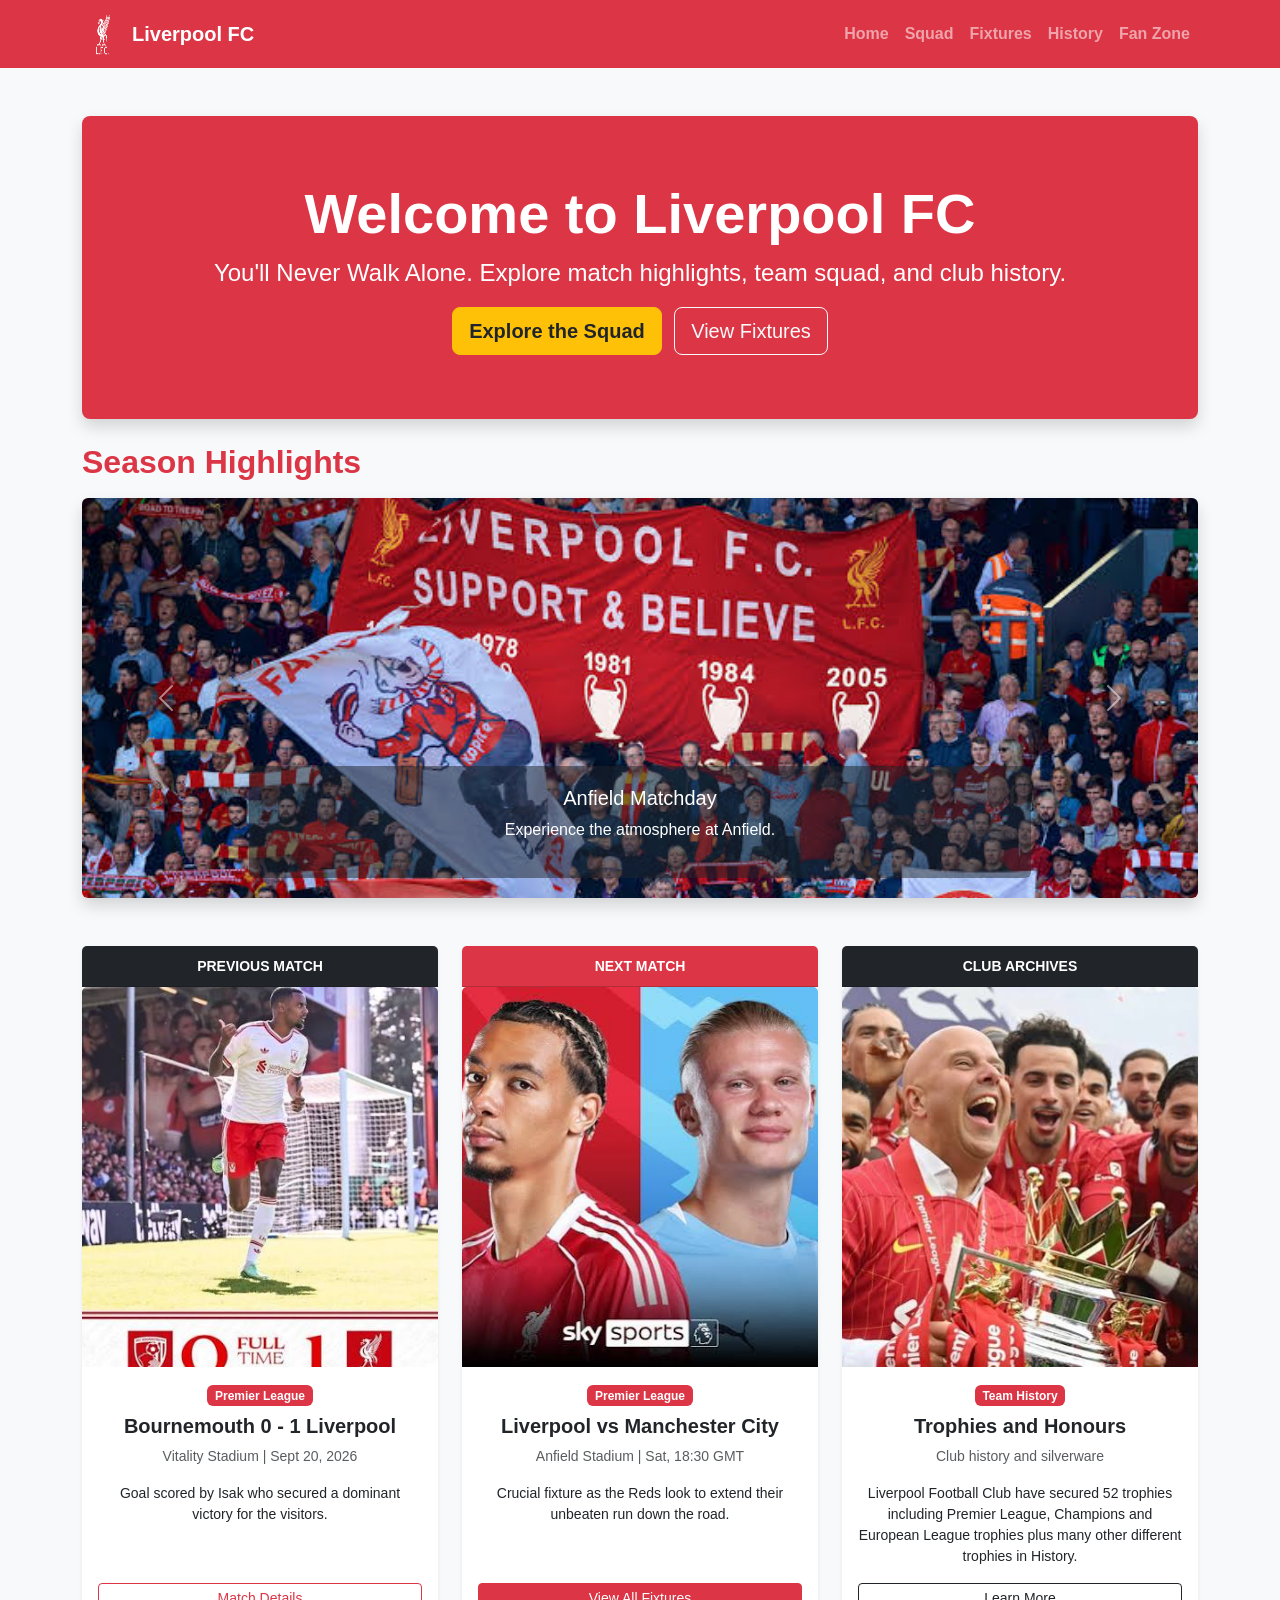
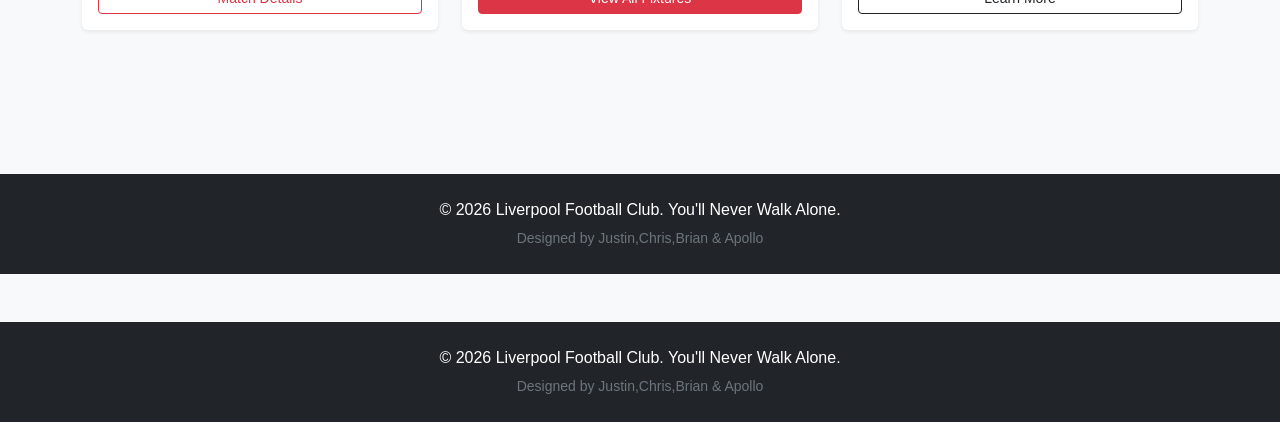
==== commit cf3859ba: "Centralize page rendering in main.js Each page now declares its page type and loads the shared JavaS" ====
--- a/index.html
+++ b/index.html
@@ -4,14 +4,11 @@
     <meta charset="UTF-8">
     <meta name="viewport" content="width=device-width, initial-scale=1.0">
     <title>Liverpool FC | Welcome To Liverpool FC</title>
-    <!-- Bootstrap 5 CSS CDN -->
     <link href="https://cdn.jsdelivr.net/npm/bootstrap@5.3.3/dist/css/bootstrap.min.css" rel="stylesheet">
-    <!-- Custom CSS -->
     <link rel="stylesheet" href="css/custom.css">
 </head>
-<body class="bg-light">
+<body class="bg-light" data-page="home">
 
-    <!-- Shared Navigation Bar -->
     <nav class="navbar navbar-expand-lg navbar-dark bg-danger sticky-top">
         <div class="container">
             <a class="navbar-brand fw-bold" href="index.html">
@@ -33,104 +30,8 @@
         </div>
     </nav>
 
-    <!-- PAGE-SPECIFIC CONTENT GOES HERE -->
-    <main class="container py-5">
-        <!-- Each member works inside here -->
-         <div class="p-5 mb-4 bg-danger text-white rounded-3 shadow">
-    <div class="container-fluid py-3 text-center">
-        <h1 class="display-4 fw-bold">Welcome to Liverpool FC</h1>
-        <p class="fs-4">You'll Never Walk Alone. Explore match highlights, team squad, and club history.</p>
-        <a href="squad.html" class="btn btn-warning btn-lg fw-bold text-dark me-2">Explore the Squad</a>
-        <a href="fixtures.html" class="btn btn-outline-light btn-lg">View Fixtures</a>
-    </div>
-</div>
+    <main id="pageContent" class="container py-5"></main>
 
-<h2 class="text-danger fw-bold mb-3">Season Highlights</h2>
-<div id="lfcCarousel" class="carousel slide mb-5 shadow rounded overflow-hidden" data-bs-ride="carousel">
-    <div class="carousel-inner">
-        <div class="carousel-item active">
-            <img src="images/banner.jpg" class="d-block w-100" alt="Match Action" style="max-height: 400px; object-fit: cover;">
-            <div class="carousel-caption d-none d-md-block bg-dark bg-opacity-50 rounded">
-                <h5>Anfield Matchday</h5>
-                <p>Experience the atmosphere at Anfield.</p>
-            </div>
-        </div>
-    </div>
-    <button class="carousel-control-prev" type="button" data-bs-target="#lfcCarousel" data-bs-slide="prev">
-        <span class="carousel-control-prev-icon"></span>
-    </button>
-    <button class="carousel-control-next" type="button" data-bs-target="#lfcCarousel" data-bs-slide="next">
-        <span class="carousel-control-next-icon"></span>
-    </button>
-</div>
-
-<!-- MATCHDAY & NEWS HIGHLIGHTS SECTION -->
-<div class="row g-4 mb-5">
-    
-    <!-- 1. PREVIOUS MATCH RESULT -->
-    <div class="col-12 col-md-4">
-        <div class="card h-100 shadow-sm border-0">
-            <div class="card-header bg-dark text-white fw-bold text-center">
-                <small class="text-uppercase tracking-wider">Previous Match</small>
-            </div>
-            <!-- MATCH PHOTO -->
-            <img src="images/Isak.jpg" class="card-img-top" alt="Previous Match Action" style="height: 380px; object-fit: cover;">
-            <div class="card-body text-center d-flex flex-column justify-content-between">
-                <div>
-                    <span class="badge bg-danger mb-2">Premier League</span>
-                    <h5 class="card-title fw-bold">Bournemouth 0 - 1 Liverpool</h5>
-                    <p class="card-text text-muted small">Vitality Stadium | Sept 20, 2026</p>
-                    <p class="card-text small">Goal scored by Isak who secured a dominant victory for the vistors.</p>
-                </div>
-                <a href="fixtures.html" class="btn btn-sm btn-outline-danger mt-3">Match Details</a>
-            </div>
-        </div>
-    </div>
-
-    <!-- 2. UPCOMING MATCH -->
-    <div class="col-12 col-md-4">
-        <div class="card h-100 shadow-sm border-0">
-            <div class="card-header bg-danger text-white fw-bold text-center">
-                <small class="text-uppercase">Next Match</small>
-            </div>
-            <!-- STADIUM / MATCHDAY PHOTO -->
-            <img src="images/nextmatch.jpg" class="card-img-top" alt="Emirates Stadium" style="height: 380px; object-fit: cover;">
-            <div class="card-body text-center d-flex flex-column justify-content-between">
-                <div>
-                    <span class="badge bg-warning text-dark mb-2">Premier League</span>
-                    <h5 class="card-title fw-bold">Liverpool vs Manchester City</h5>
-                    <p class="card-text text-muted small">Anfield Stadium | Sat, 18:30 GMT</p>
-                    <p class="card-text small">Crucial fixture as the Reds look to extend their unbeaten run down the road.</p>
-                </div>
-                <a href="fixtures.html" class="btn btn-sm btn-danger mt-3">View All Fixtures</a>
-            </div>
-        </div>
-    </div>
-
-    <!-- 3. CLUB NEWS / SPOTLIGHT -->
-    <div class="col-12 col-md-4">
-        <div class="card h-100 shadow-sm border-0">
-            <div class="card-header bg-dark text-white fw-bold text-center">
-                <small class="text-uppercase">Club Archives</small>
-            </div>
-            <!-- PRESS CONFERENCE / TRAINING PHOTO -->
-            <img src="images/trophy collection.jpg" class="card-img-top" alt="trophy" style="height: 380px; object-fit: cover;">
-            <div class="card-body text-center d-flex flex-column justify-content-between">
-                <div>
-                    <span class="badge bg-secondary mb-2">Team History</span>
-                    <h5 class="card-title fw-bold">Trophies and Honours</h5>
-                    <p class="card-text small">Liverpool Football Club have secured 52 trophies including Premier League, Champions and European League trophies plus many other different trophies in History.</p>
-                </div>
-                <a href="history.html" class="btn btn-sm btn-outline-dark mt-3">Learn More</a>
-            </div>
-        </div>
-    </div>
-
-</div>
-
-</main>
-
-    <!-- Shared Footer -->
     <footer class="bg-dark text-white text-center py-4 mt-5">
         <div class="container">
             <p class="mb-1">&copy; 2026 Liverpool Football Club.  You'll Never Walk Alone.</p>
@@ -138,7 +39,16 @@
         </div>
     </footer>
 
-    <!-- Bootstrap 5 JS Bundle -->
+    <script src="https://cdn.jsdelivr.net/npm/bootstrap@5.3.3/dist/js/bootstrap.bundle.min.js"></script>
+    <script src="js/main.js"></script>
+
+    <footer class="bg-dark text-white text-center py-4 mt-5">
+        <div class="container">
+            <p class="mb-1">&copy; 2026 Liverpool Football Club.  You'll Never Walk Alone.</p>
+            <small class="text-secondary">Designed by Justin,Chris,Brian & Apollo</small>
+        </div>
+    </footer>
+
     <script src="https://cdn.jsdelivr.net/npm/bootstrap@5.3.3/dist/js/bootstrap.bundle.min.js"></script>
 </body>
 </html>
